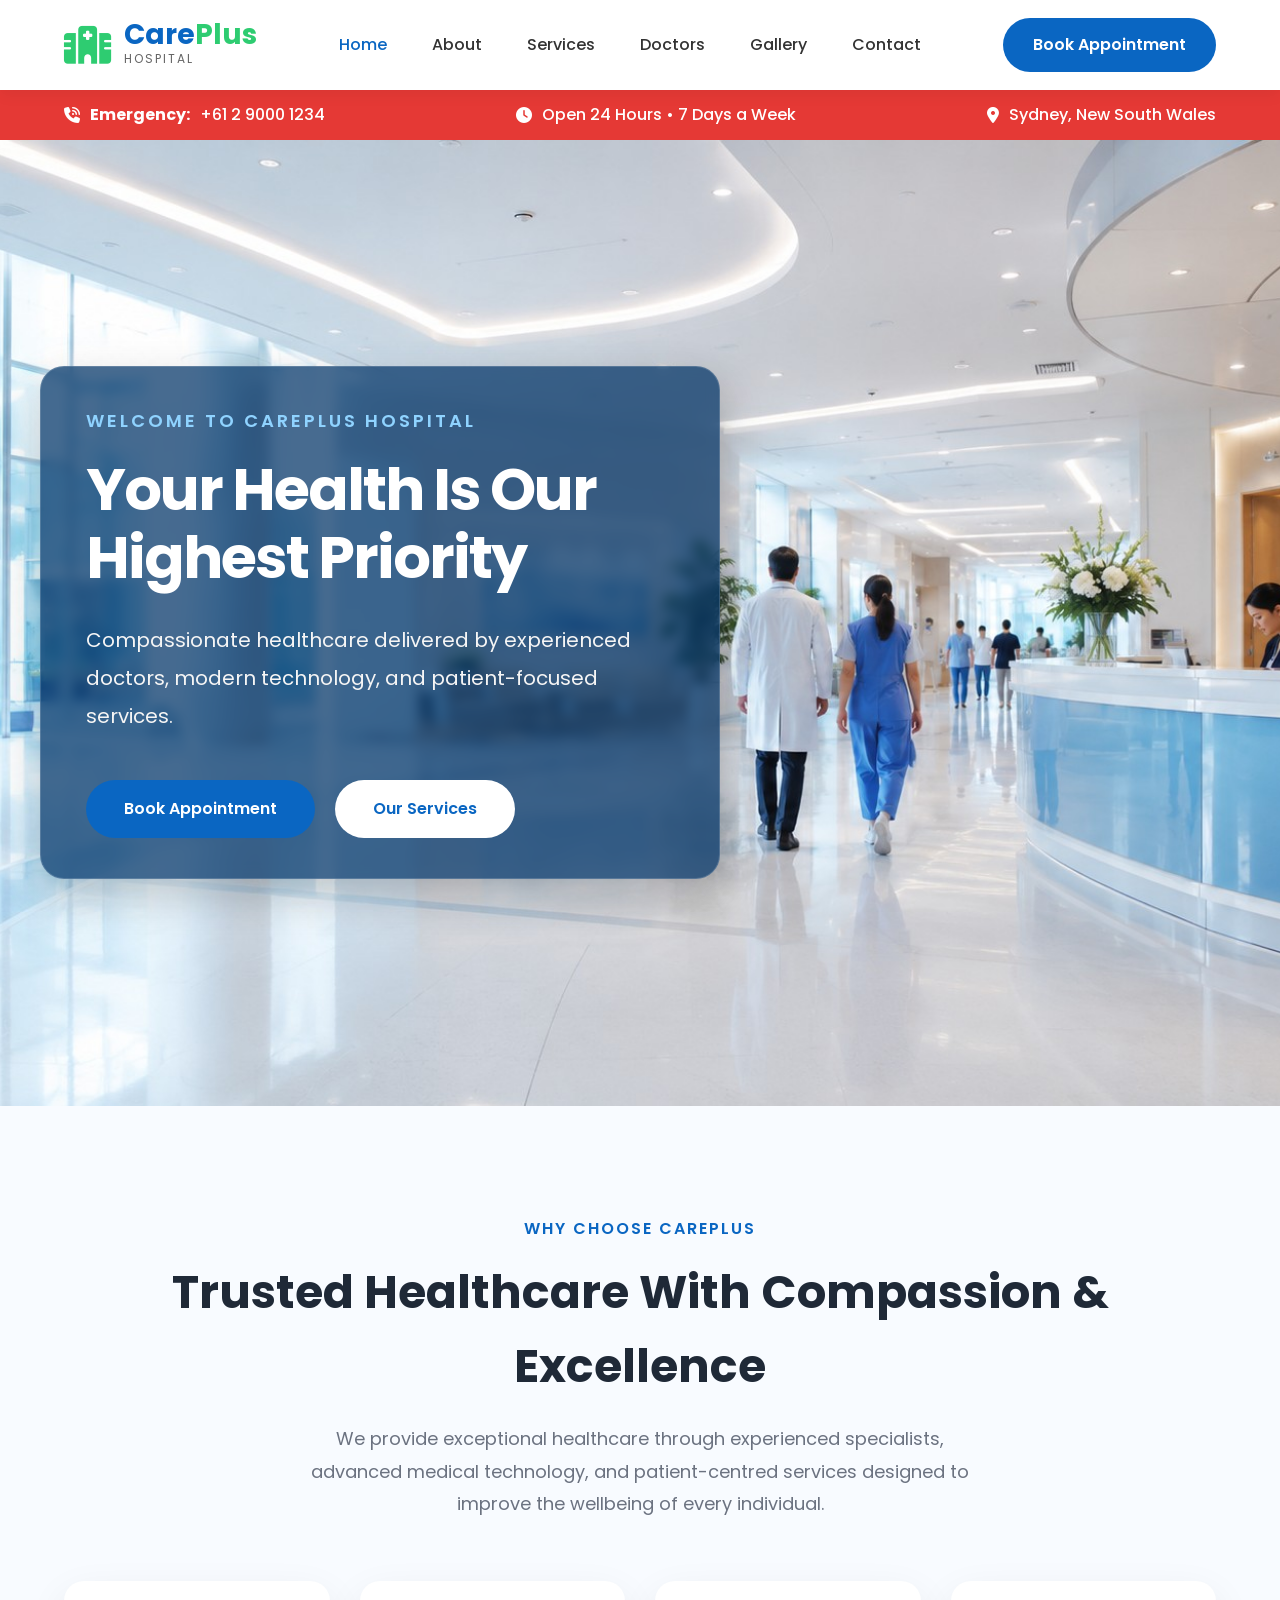
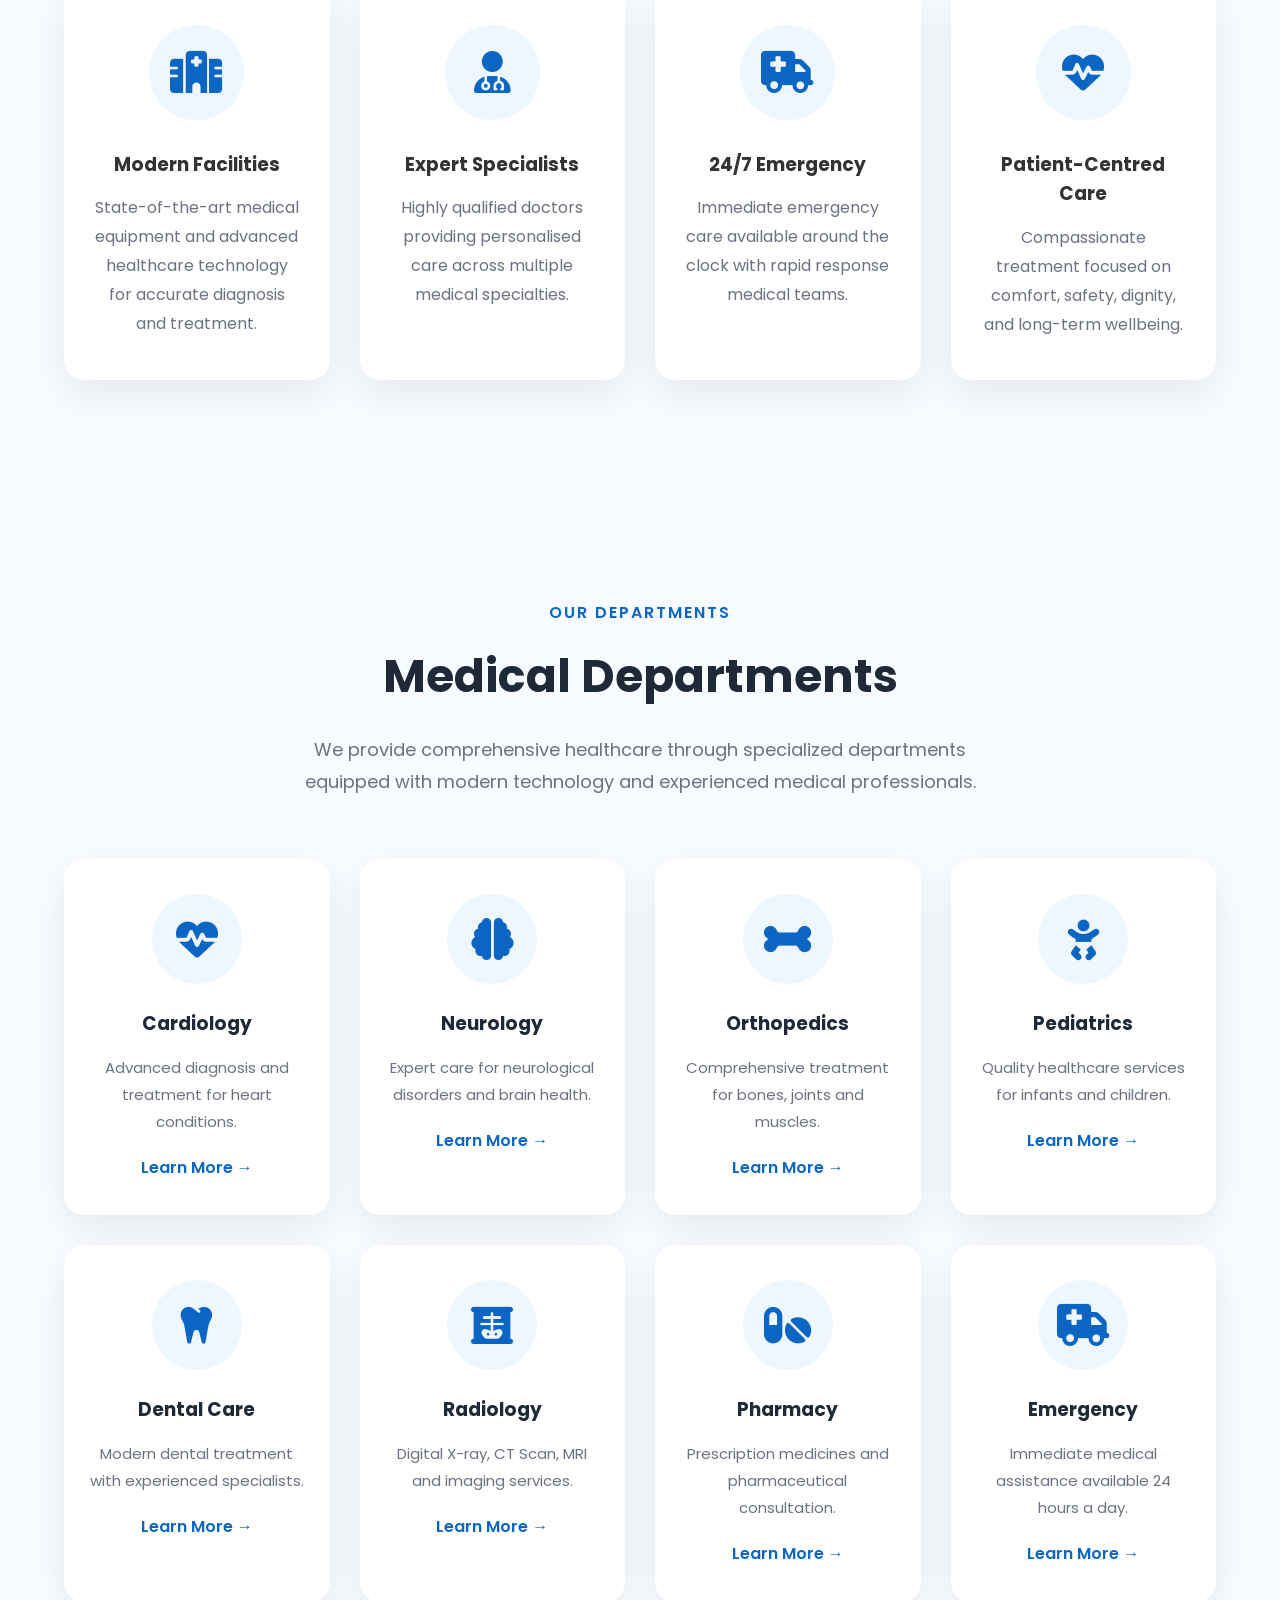
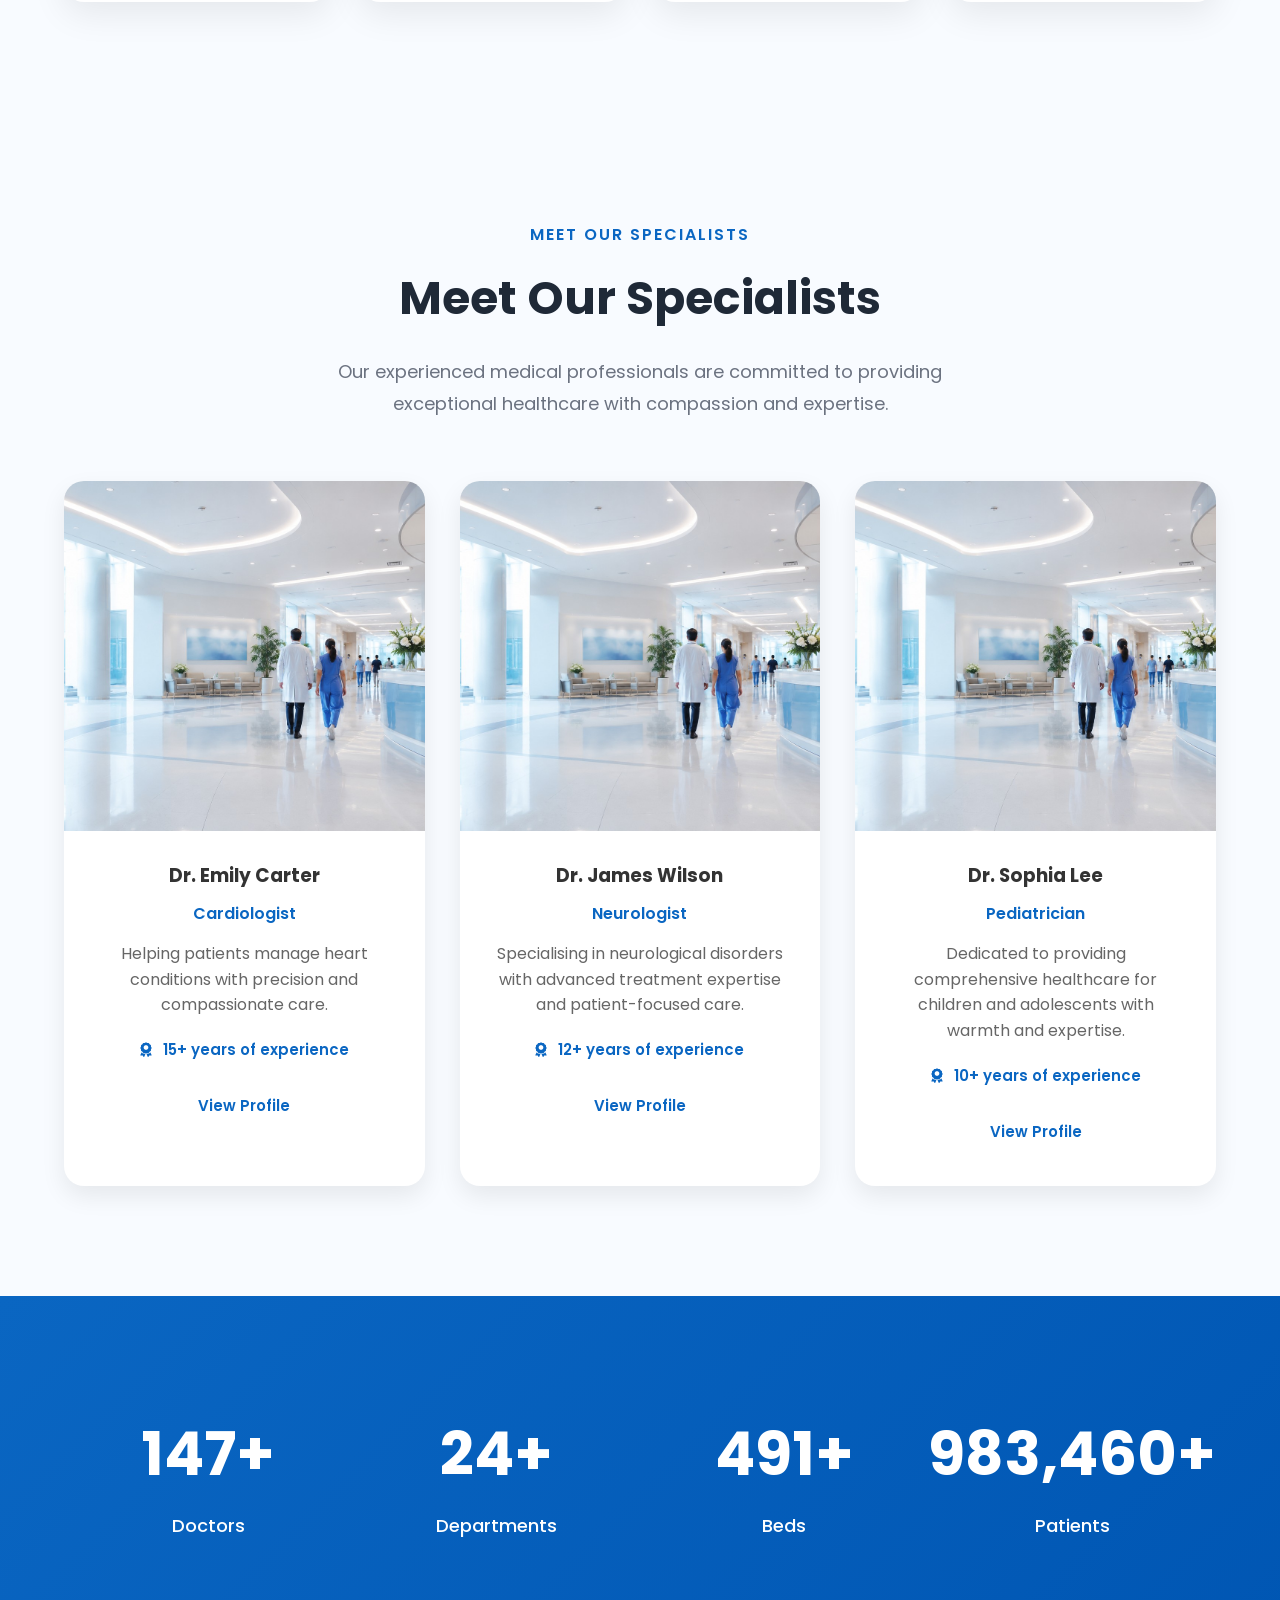
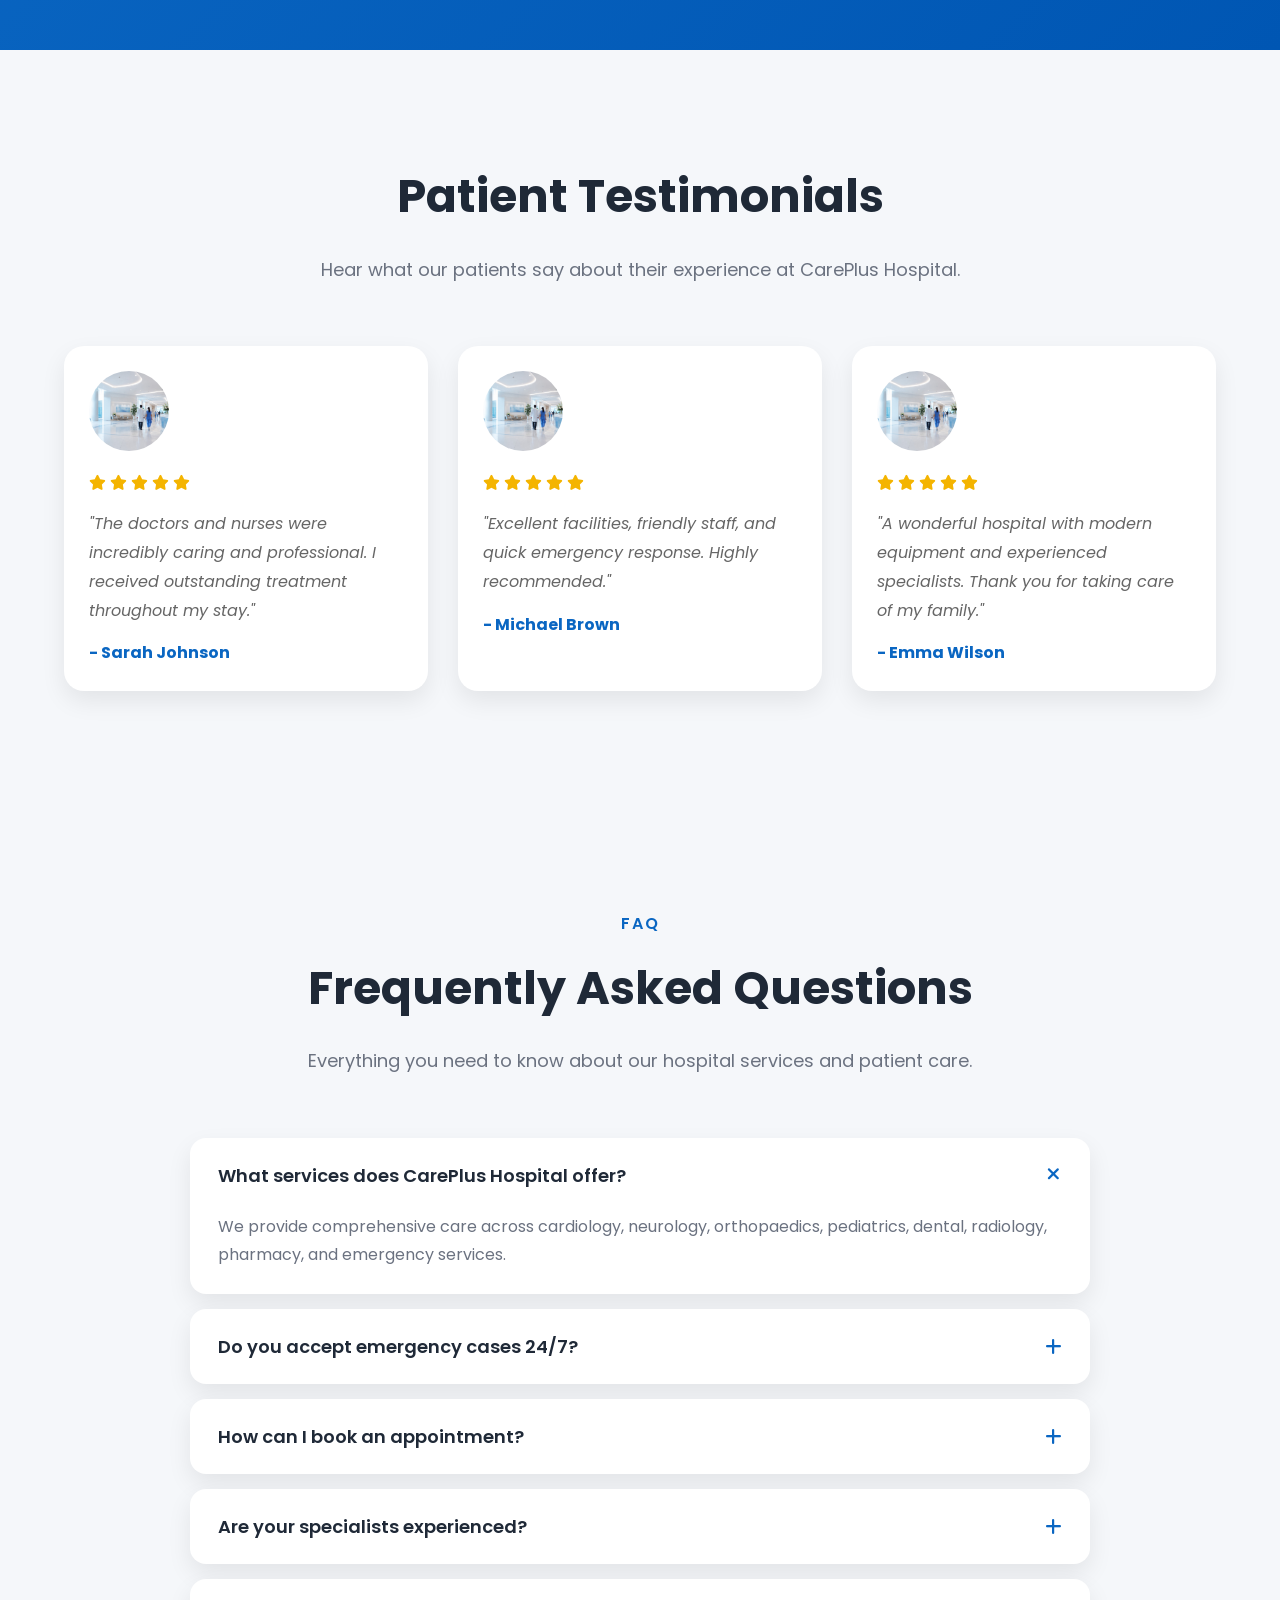
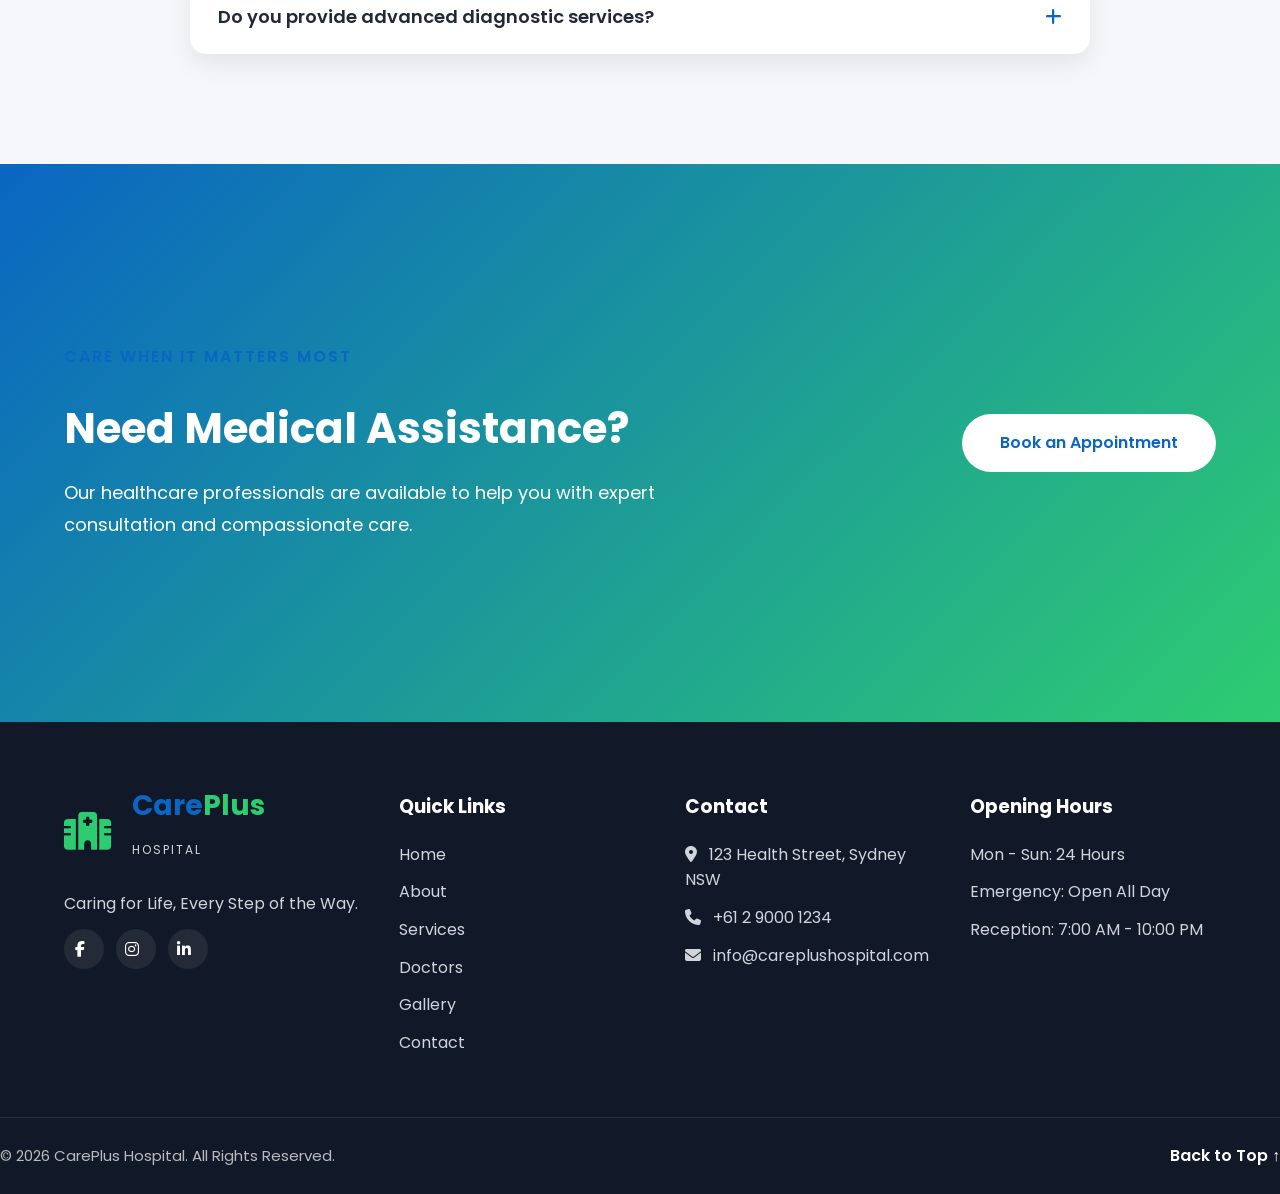
==== index.html @ 8e485489 "Initial CarePlus Hospital website" ====
<!DOCTYPE html>
<html lang="en">

<head>
    <meta charset="UTF-8">
    <meta name="viewport" content="width=device-width, initial-scale=1.0">

    <title>CarePlus Hospital | Home</title>

    <meta name="description"
        content="CarePlus Hospital provides quality healthcare with experienced doctors, modern facilities, and compassionate patient care.">

    <link rel="stylesheet" href="css/style.css">
    <link rel="stylesheet" href="css/responsive.css">

    <link rel="preconnect" href="https://fonts.googleapis.com">
    <link rel="preconnect" href="https://fonts.gstatic.com" crossorigin>

    <link href="https://fonts.googleapis.com/css2?family=Poppins:wght@300;400;500;600;700;800&display=swap"
        rel="stylesheet">

    <!-- Font Awesome Icons -->
    <link rel="stylesheet" href="https://cdnjs.cloudflare.com/ajax/libs/font-awesome/6.6.0/css/all.min.css">

</head>

<body>
    <a class="skip-link" href="#main-content">Skip to main content</a>

    <!-- ================= HEADER ================= -->

    <header class="header">

        <div class="container">

            <nav class="navbar">

                <a href="index.html" class="logo">
                    <i class="fas fa-hospital"></i>
                    <div class="logo-text">
                        <h2>Care<span>Plus</span></h2>
                        <p>Hospital</p>
                    </div>
                </a>

                <ul class="nav-menu" id="site-menu" aria-label="Primary navigation">

                    <li><a href="index.html" class="active">Home</a></li>
                    <li><a href="about.html">About</a></li>
                    <li><a href="services.html">Services</a></li>
                    <li><a href="doctors.html">Doctors</a></li>
                    <li><a href="gallery.html">Gallery</a></li>
                    <li><a href="contact.html">Contact</a></li>

                </ul>

                <button type="button" class="menu-toggle" id="menu-toggle" aria-expanded="false" aria-controls="site-menu" aria-label="Toggle navigation">
                    ☰
                </button>
                <a href="contact.html" class="appointment-btn">
                    Book Appointment
                </a>

            </nav>

        </div>

    </header>

    <!-- ================= EMERGENCY BAR ================= -->

<section class="emergency-bar">

    <div class="container emergency-content">

        <div>
            <i class="fas fa-phone-volume"></i>
            <strong>Emergency:</strong> +61 2 9000 1234
        </div>

        <div>
            <i class="fas fa-clock"></i>
            Open 24 Hours • 7 Days a Week
        </div>

        <div>
            <i class="fas fa-location-dot"></i>
            Sydney, New South Wales
        </div>

    </div>

</section>

    <main id="main-content">

    <!-- ================= HERO ================= -->

<section class="hero">

    <div class="hero-overlay">

        <div class="container">

            <div class="hero-content">

                <h4>WELCOME TO CAREPLUS HOSPITAL</h4>

                <h1>Your Health Is Our Highest Priority</h1>

                <p>

                    Compassionate healthcare delivered by experienced doctors,
                    modern technology, and patient-focused services.

                </p>

                <div class="hero-buttons">

                    <a href="contact.html" class="btn-primary">
                        Book Appointment
                    </a>

                    <a href="services.html" class="btn-secondary">
                        Our Services
                    </a>

                </div>

            </div>

        </div>

    </div>

</section>

   <!-- ================= WHY CHOOSE US ================= -->

<section class="why-us">

    <div class="container">

        <div class="section-title">

            <span class="section-subtitle">
                WHY CHOOSE CAREPLUS
            </span>

            <h2>
                Trusted Healthcare With Compassion & Excellence
            </h2>

            <p>

                We provide exceptional healthcare through experienced specialists,
                advanced medical technology, and patient-centred services designed
                to improve the wellbeing of every individual.

            </p>

        </div>

        <div class="features">

            <div class="feature-card">

                <div class="icon">

                    <i class="fas fa-hospital"></i>

                </div>

                <h3>Modern Facilities</h3>

                <p>

                    State-of-the-art medical equipment and advanced healthcare
                    technology for accurate diagnosis and treatment.

                </p>

            </div>

            <div class="feature-card">

                <div class="icon">

                    <i class="fas fa-user-doctor"></i>

                </div>

                <h3>Expert Specialists</h3>

                <p>

                    Highly qualified doctors providing personalised care across
                    multiple medical specialties.

                </p>

            </div>

            <div class="feature-card">

                <div class="icon">

                    <i class="fas fa-truck-medical"></i>

                </div>

                <h3>24/7 Emergency</h3>

                <p>

                    Immediate emergency care available around the clock with rapid
                    response medical teams.

                </p>

            </div>

            <div class="feature-card">

                <div class="icon">

                    <i class="fas fa-heart-pulse"></i>

                </div>

                <h3>Patient-Centred Care</h3>

                <p>

                    Compassionate treatment focused on comfort, safety, dignity,
                    and long-term wellbeing.

                </p>

            </div>

        </div>

    </div>

</section>

<!-- ================= MEDICAL DEPARTMENTS ================= -->

<section class="departments">

    <div class="container">

        <div class="section-title">

            <span class="section-subtitle">OUR DEPARTMENTS</span>

            <h2>Medical Departments</h2>

            <p>
                We provide comprehensive healthcare through specialized departments
                equipped with modern technology and experienced medical professionals.
            </p>

        </div>

        <div class="department-grid">

            <div class="department-card">
                <i class="fas fa-heartbeat"></i>
                <h3>Cardiology</h3>
                <p>Advanced diagnosis and treatment for heart conditions.</p>
                <a href="services.html">Learn More →</a>
            </div>

            <div class="department-card">
                <i class="fas fa-brain"></i>
                <h3>Neurology</h3>
                <p>Expert care for neurological disorders and brain health.</p>
                <a href="services.html">Learn More →</a>
            </div>

            <div class="department-card">
                <i class="fas fa-bone"></i>
                <h3>Orthopedics</h3>
                <p>Comprehensive treatment for bones, joints and muscles.</p>
                <a href="services.html">Learn More →</a>
            </div>

            <div class="department-card">
                <i class="fas fa-baby"></i>
                <h3>Pediatrics</h3>
                <p>Quality healthcare services for infants and children.</p>
                <a href="services.html">Learn More →</a>
            </div>

            <div class="department-card">
                <i class="fas fa-tooth"></i>
                <h3>Dental Care</h3>
                <p>Modern dental treatment with experienced specialists.</p>
                <a href="services.html">Learn More →</a>
            </div>

            <div class="department-card">
                <i class="fas fa-x-ray"></i>
                <h3>Radiology</h3>
                <p>Digital X-ray, CT Scan, MRI and imaging services.</p>
                <a href="services.html">Learn More →</a>
            </div>

            <div class="department-card">
                <i class="fas fa-pills"></i>
                <h3>Pharmacy</h3>
                <p>Prescription medicines and pharmaceutical consultation.</p>
                <a href="services.html">Learn More →</a>
            </div>

            <div class="department-card">
                <i class="fas fa-truck-medical"></i>
                <h3>Emergency</h3>
                <p>Immediate medical assistance available 24 hours a day.</p>
                <a href="services.html">Learn More →</a>
            </div>

        </div>

    </div>

</section>

    <!-- ================= MEET OUR SPECIALISTS ================= -->

    <section class="doctors">

        <div class="container">

            <div class="section-title">

                <span class="section-subtitle">MEET OUR SPECIALISTS</span>

                <h2>Meet Our Specialists</h2>

                <p>

                    Our experienced medical professionals are committed to providing
                    exceptional healthcare with compassion and expertise.

                </p>

            </div>

            <div class="doctor-grid">

                <div class="doctor-card">

                    <img src="images/hero/hospital-banner.jpg" alt="Dr Emily Carter" loading="lazy">

                    <div class="doctor-info">

                        <h3>Dr. Emily Carter</h3>

                        <span>Cardiologist</span>

                        <p>

                            Helping patients manage heart conditions with precision and
                            compassionate care.

                        </p>

                        <p class="experience">
                            <i class="fas fa-award"></i> 15+ years of experience
                        </p>

                        <a href="doctors.html" class="btn-secondary">View Profile</a>

                    </div>

                </div>

                <div class="doctor-card">

                    <img src="images/hero/hospital-banner.jpg" alt="Dr James Wilson" loading="lazy">

                    <div class="doctor-info">

                        <h3>Dr. James Wilson</h3>

                        <span>Neurologist</span>

                        <p>

                            Specialising in neurological disorders with advanced treatment
                            expertise and patient-focused care.

                        </p>

                        <p class="experience">
                            <i class="fas fa-award"></i> 12+ years of experience
                        </p>

                        <a href="doctors.html" class="btn-secondary">View Profile</a>

                    </div>

                </div>

                <div class="doctor-card">

                    <img src="images/hero/hospital-banner.jpg" alt="Dr Sophia Lee" loading="lazy">

                    <div class="doctor-info">

                        <h3>Dr. Sophia Lee</h3>

                        <span>Pediatrician</span>

                        <p>

                            Dedicated to providing comprehensive healthcare for children
                            and adolescents with warmth and expertise.

                        </p>

                        <p class="experience">
                            <i class="fas fa-award"></i> 10+ years of experience
                        </p>

                        <a href="doctors.html" class="btn-secondary">View Profile</a>

                    </div>

                </div>

            </div>

        </div>

    </section>

    <!-- ================= STATISTICS ================= -->

    <section class="statistics" id="statistics-section">

        <div class="container">

            <div class="stats-grid">

                <div class="stat-item">

                    <h2 class="stat-number" data-target="150">0</h2>

                    <p>Doctors</p>

                </div>

                <div class="stat-item">

                    <h2 class="stat-number" data-target="25">0</h2>

                    <p>Departments</p>

                </div>

                <div class="stat-item">

                    <h2 class="stat-number" data-target="500">0</h2>

                    <p>Beds</p>

                </div>

                <div class="stat-item">

                    <h2 class="stat-number" data-target="1000000">0</h2>

                    <p>Patients</p>

                </div>

            </div>

        </div>

    </section>

    <!-- ================= TESTIMONIALS ================= -->

    <section class="testimonials">

        <div class="container">

            <div class="section-title">

                <h2>Patient Testimonials</h2>

                <p>

                    Hear what our patients say about their experience at CarePlus Hospital.

                </p>

            </div>

            <div class="testimonial-grid">

                <div class="testimonial-card">

                    <img src="images/hero/hospital-banner.jpg" alt="Patient testimonial illustration" loading="lazy">

                    <div class="testimonial-content">

                        <div class="stars" aria-label="5 out of 5 stars">
                            <i class="fas fa-star"></i>
                            <i class="fas fa-star"></i>
                            <i class="fas fa-star"></i>
                            <i class="fas fa-star"></i>
                            <i class="fas fa-star"></i>
                        </div>

                        <p>

                            "The doctors and nurses were incredibly caring and professional.
                            I received outstanding treatment throughout my stay."

                        </p>

                        <h4>- Sarah Johnson</h4>

                    </div>

                </div>

                <div class="testimonial-card">

                    <img src="images/hero/hospital-banner.jpg" alt="Patient testimonial illustration" loading="lazy">

                    <div class="testimonial-content">

                        <div class="stars" aria-label="5 out of 5 stars">
                            <i class="fas fa-star"></i>
                            <i class="fas fa-star"></i>
                            <i class="fas fa-star"></i>
                            <i class="fas fa-star"></i>
                            <i class="fas fa-star"></i>
                        </div>

                        <p>

                            "Excellent facilities, friendly staff, and quick emergency
                            response. Highly recommended."

                        </p>

                        <h4>- Michael Brown</h4>

                    </div>

                </div>

                <div class="testimonial-card">

                    <img src="images/hero/hospital-banner.jpg" alt="Patient testimonial illustration" loading="lazy">

                    <div class="testimonial-content">

                        <div class="stars" aria-label="5 out of 5 stars">
                            <i class="fas fa-star"></i>
                            <i class="fas fa-star"></i>
                            <i class="fas fa-star"></i>
                            <i class="fas fa-star"></i>
                            <i class="fas fa-star"></i>
                        </div>

                        <p>

                            "A wonderful hospital with modern equipment and experienced
                            specialists. Thank you for taking care of my family."

                        </p>

                        <h4>- Emma Wilson</h4>

                    </div>

                </div>

            </div>

        </div>

    </section>

    <!-- ================= FAQ ================= -->

    <section class="faq-section">

        <div class="container">

            <div class="section-title">

                <span class="section-subtitle">FAQ</span>

                <h2>Frequently Asked Questions</h2>

                <p>

                    Everything you need to know about our hospital services and patient care.

                </p>

            </div>

            <div class="faq-list">

                <article class="faq-item active">

                    <button class="faq-question" type="button" aria-expanded="true">
                        What services does CarePlus Hospital offer?
                        <i class="fas fa-plus"></i>
                    </button>

                    <div class="faq-answer">
                        <p>
                            We provide comprehensive care across cardiology, neurology,
                            orthopaedics, pediatrics, dental, radiology, pharmacy,
                            and emergency services.
                        </p>
                    </div>

                </article>

                <article class="faq-item">

                    <button class="faq-question" type="button" aria-expanded="false">
                        Do you accept emergency cases 24/7?
                        <i class="fas fa-plus"></i>
                    </button>

                    <div class="faq-answer">
                        <p>
                            Yes, our emergency department is available 24 hours a day,
                            seven days a week for urgent medical care.
                        </p>
                    </div>

                </article>

                <article class="faq-item">

                    <button class="faq-question" type="button" aria-expanded="false">
                        How can I book an appointment?
                        <i class="fas fa-plus"></i>
                    </button>

                    <div class="faq-answer">
                        <p>
                            You can book an appointment through our contact page or by
                            calling our emergency and reception line directly.
                        </p>
                    </div>

                </article>

                <article class="faq-item">

                    <button class="faq-question" type="button" aria-expanded="false">
                        Are your specialists experienced?
                        <i class="fas fa-plus"></i>
                    </button>

                    <div class="faq-answer">
                        <p>
                            Yes. Our specialists are highly qualified professionals with
                            years of experience in their medical fields.
                        </p>
                    </div>

                </article>

                <article class="faq-item">

                    <button class="faq-question" type="button" aria-expanded="false">
                        Do you provide advanced diagnostic services?
                        <i class="fas fa-plus"></i>
                    </button>

                    <div class="faq-answer">
                        <p>
                            Yes, we offer digital imaging, scans, diagnostics, and modern
                            treatment technology to support accurate care.
                        </p>
                    </div>

                </article>

            </div>

        </div>

    </section>

    <!-- ================= CALL TO ACTION ================= -->

    <section class="cta">

        <div class="container cta-content">

            <div>

                <span class="section-subtitle">CARE WHEN IT MATTERS MOST</span>

                <h2>Need Medical Assistance?</h2>

                <p>

                    Our healthcare professionals are available to help you with expert
                    consultation and compassionate care.

                </p>

            </div>

            <a href="contact.html" class="btn-primary">

                Book an Appointment

            </a>

        </div>

    </section>

    <!-- ================= FOOTER ================= -->

    <footer>

        <div class="container footer-grid">

            <div class="footer-brand">

                <a href="index.html" class="logo footer-logo">
                    <i class="fas fa-hospital"></i>
                    <div class="logo-text">
                        <h2>Care<span>Plus</span></h2>
                        <p>Hospital</p>
                    </div>
                </a>

                <p>

                    Caring for Life, Every Step of the Way.

                </p>

                <div class="social-links">
                    <a href="#" aria-label="Facebook"><i class="fab fa-facebook-f"></i></a>
                    <a href="#" aria-label="Instagram"><i class="fab fa-instagram"></i></a>
                    <a href="#" aria-label="LinkedIn"><i class="fab fa-linkedin-in"></i></a>
                </div>

            </div>

            <div>

                <h3>Quick Links</h3>

                <ul>

                    <li><a href="index.html">Home</a></li>
                    <li><a href="about.html">About</a></li>
                    <li><a href="services.html">Services</a></li>
                    <li><a href="doctors.html">Doctors</a></li>
                    <li><a href="gallery.html">Gallery</a></li>
                    <li><a href="contact.html">Contact</a></li>

                </ul>

            </div>

            <div>

                <h3>Contact</h3>

                <p><i class="fas fa-location-dot"></i> 123 Health Street, Sydney NSW</p>

                <p><i class="fas fa-phone"></i> +61 2 9000 1234</p>

                <p><i class="fas fa-envelope"></i> info@careplushospital.com</p>

            </div>

            <div>

                <h3>Opening Hours</h3>

                <p>Mon - Sun: 24 Hours</p>
                <p>Emergency: Open All Day</p>
                <p>Reception: 7:00 AM - 10:00 PM</p>

            </div>

        </div>

        <div class="copyright">

            <p>

                © 2026 CarePlus Hospital. All Rights Reserved.

            </p>

            <a href="#top" class="back-to-top">Back to Top ↑</a>

        </div>

    </footer>

    <button id="scrollTopBtn" aria-label="Back to top">

        ↑

    </button>
    <script src="js/script.js"></script>

</body>

</html>
---- css/style.css ----
/* ===========================
   GOOGLE FONT & RESET
=========================== */

*{
    margin:0;
    padding:0;
    box-sizing:border-box;
}

html{
    scroll-behavior:smooth;
}

body{
    font-family:'Poppins',sans-serif;
    background:#f8fbff;
    color:#333;
    line-height:1.6;
}

img{
    width:100%;
    display:block;
}

a{
    text-decoration:none;
}

a:hover,
a:focus-visible,
button:focus-visible,
input:focus-visible,
textarea:focus-visible{
    outline:none;
}

a:focus-visible,
button:focus-visible,
input:focus-visible,
textarea:focus-visible{
    box-shadow:0 0 0 3px rgba(10,102,194,.2);
}

ul{
    list-style:none;
}

.skip-link{
    position:absolute;
    left:-9999px;
    top:0;
    background:var(--primary);
    color:#fff;
    padding:12px 18px;
    z-index:1000;
    border-radius:0 0 8px 8px;
}

.skip-link:focus{
    left:20px;
    top:20px;
    outline:2px solid #fff;
    outline-offset:3px;
}

.container{
    width:90%;
    max-width:1200px;
    margin:auto;
}

/* ===========================
   COLORS
=========================== */

:root{

    --primary:#0A66C2;
    --secondary:#2ECC71;

    --dark:#1f2937;

    --light:#ffffff;

    --grey:#f5f7fa;

    --text:#555;

    --shadow:0 10px 25px rgba(0,0,0,.08);

}

/* ===========================
   HEADER
=========================== */

.header{

    width:100%;

    background:white;

    position:sticky;

    top:0;

    z-index:999;

    box-shadow:0 5px 15px rgba(0,0,0,.05);

}

.navbar{

    display:flex;

    justify-content:space-between;

    align-items:center;

    height:90px;

}

/* ===========================
   LOGO
=========================== */

.logo{
    display:flex;
    align-items:center;
    gap:12px;
    color:var(--primary);
}

.logo i{
    font-size:38px;
    color:var(--secondary);
}

.logo-text h2{
    font-size:28px;
    font-weight:700;
    color:var(--primary);
    line-height:1;
}

.logo-text h2 span{
    color:var(--secondary);
}

.logo-text p{
    font-size:12px;
    color:#666;
    letter-spacing:2px;
    text-transform:uppercase;
}

.nav-menu{

    display:flex;

    gap:45px;

}

.nav-menu a{

    color:#333;

    font-weight:500;

    transition:.3s;

}

.nav-menu a:hover{

    color:var(--primary);

}

.active{

    color:var(--primary)!important;

}

.appointment-btn{

    background:var(--primary);

    color:white;

    padding:14px 30px;

    border-radius:30px;

    transition:.3s;

    font-weight:600;

}

.appointment-btn:hover{

    background:#084f95;

}


/* ===========================
   HERO
=========================== */

.hero{

    width:100%;

    background:url("../images/hero/hospital-banner.jpg") center center/cover no-repeat;

    min-height:calc(100dvh - 90px - 64px);

    display:flex;

    position:relative;

}

.internal-hero{
    min-height:52vh;
    display:flex;
    align-items:center;
    position:relative;
    background:
        linear-gradient(90deg, rgba(2, 17, 38, 0.86) 0%, rgba(2, 17, 38, 0.7) 45%, rgba(2, 17, 38, 0.28) 100%),
        url("../images/hero/hospital-banner.jpg") center/cover no-repeat;
}

.internal-hero::after{
    content:"";
    position:absolute;
    inset:0;
    background:linear-gradient(180deg, rgba(2, 17, 38, 0.12) 0%, rgba(2, 17, 38, 0.25) 100%);
    pointer-events:none;
}

.internal-hero .container{
    position:relative;
    z-index:1;
    min-height:52vh;
    display:flex;
    align-items:center;
    padding:90px 0;
}

.internal-hero__content{
    max-width:680px;
    padding:40px 42px;
    background:rgba(2, 17, 38, 0.58);
    border:1px solid rgba(255,255,255,0.18);
    border-radius:24px;
    box-shadow:0 18px 45px rgba(0,0,0,.2);
    backdrop-filter:blur(8px);
    -webkit-backdrop-filter:blur(8px);
}

.internal-hero__eyebrow{
    display:inline-block;
    color:#8fd3ff;
    font-size:15px;
    font-weight:700;
    letter-spacing:3px;
    text-transform:uppercase;
    margin-bottom:16px;
}

.internal-hero h1{
    color:#fff;
    font-size:clamp(2.2rem, 3.6vw, 3.2rem);
    font-weight:700;
    line-height:1.2;
    letter-spacing:-1px;
    margin-bottom:16px;
    max-width:760px;
}

.internal-hero p{
    color:#f3f7ff;
    font-size:1.05rem;
    line-height:1.8;
    max-width:720px;
    margin-bottom:0;
}

.internal-breadcrumb{
    display:flex;
    align-items:center;
    flex-wrap:wrap;
    gap:10px;
    margin-top:22px;
    font-size:0.95rem;
    color:#dfefff;
}

.internal-breadcrumb a{
    color:#fff;
    font-weight:600;
}

.internal-breadcrumb a:hover{
    color:#8fd3ff;
}

.internal-breadcrumb span:last-child{
    color:#eff8ff;
    font-weight:600;
}

.hero-overlay{

    width:100%;
    min-height:100%;

    display:flex;

    align-items:center;

}

.hero .container{

    display:flex;
    flex-direction:column;
    justify-content:center;
    align-items:flex-start;

    width:100%;
    min-height:calc(100dvh - 90px - 64px);
    padding:80px 0;

}

.hero-content{
    max-width:680px;
    padding:40px 45px;
    background:rgba(0, 51, 102, 0.72);
    border:1px solid rgba(255,255,255,0.16);
    border-radius:24px;
    box-shadow:0 18px 45px rgba(0,0,0,.2);
    backdrop-filter:blur(6px);
    -webkit-backdrop-filter:blur(6px);
}

.hero h4{

    color:#8fd3ff;

    font-size:18px;

    font-weight:600;

    letter-spacing:3px;

    text-transform:uppercase;

    margin-bottom:20px;

}

.hero h1{

    color:#fff;

    font-size:clamp(2.5rem, 4.6vw, 4.5rem);

    font-weight:700;

    line-height:1.15;

    letter-spacing:-2px;

    max-width:720px;

    margin-bottom:30px;

}

.hero p{

    color:#f5f5f5;

    font-size:clamp(1rem, 2vw, 1.25rem);

    line-height:1.9;

    max-width:620px;

    margin-bottom:45px;

}

.hero-buttons{

    display:flex;
    flex-wrap:wrap;
    gap:20px;

}

.btn-primary{

    background:#0A66C2;

    color:#fff;

    padding:16px 38px;

    border-radius:50px;

    font-weight:600;

    transition:.35s;

}

.btn-primary:hover{

    background:#084f95;

    transform:translateY(-5px);

}

.btn-secondary{

    background:#fff;

    color:#0A66C2;

    padding:16px 38px;

    border-radius:50px;

    font-weight:600;

    transition:.35s;

}

.btn-secondary:hover{

    background:#0A66C2;

    color:#fff;

    transform:translateY(-5px);

}




.section-title{

    text-align:center;

    margin-bottom:60px;

}



.section-title h2{

    font-size:46px;

    font-weight:700;

    color:var(--dark);

    margin-bottom:20px;

}

.section-title p{

    color:#6b7280;

    max-width:700px;

    margin:auto;

    line-height:1.8;

    font-size:18px;

}

/* ===========================
   SECTION SUBTITLE
=========================== */

.section-subtitle{

    display:inline-block;

    color:var(--primary);

    font-size:16px;

    font-weight:600;

    letter-spacing:2px;

    text-transform:uppercase;

    margin-bottom:15px;

}

.internal-hero + section,
.page-hero + section{
    padding-top:70px;
}

.about-grid,
.contact-grid{
    display:grid;
    grid-template-columns:1.1fr .9fr;
    gap:40px;
    align-items:center;
}

.about-grid img,
.contact-map iframe{
    border-radius:20px;
    box-shadow:var(--shadow);
    width:100%;
    min-height:300px;
    object-fit:cover;
}

.timeline-grid{
    display:grid;
    grid-template-columns:repeat(2,1fr);
    gap:24px;
}

.timeline-card,
.contact-card{
    background:#fff;
    padding:30px;
    border-radius:20px;
    box-shadow:var(--shadow);
}

.timeline-card h3{
    color:var(--primary);
    margin-bottom:12px;
}

.contact-card h2{
    font-size:32px;
    margin-bottom:20px;
    color:var(--dark);
}

.info-list{
    display:flex;
    flex-direction:column;
    gap:16px;
    margin:24px 0;
}

.info-item{
    display:flex;
    gap:12px;
    align-items:flex-start;
    color:#555;
}

.info-item i{
    color:var(--primary);
    margin-top:4px;
}

.contact-map iframe{
    border:0;
    min-height:260px;
}

.form-group{
    margin-bottom:18px;
}

.form-group label{
    display:block;
    margin-bottom:8px;
    font-weight:600;
    color:var(--dark);
}

.form-group input,
.form-group textarea{
    width:100%;
    border:1px solid #dbe3ea;
    border-radius:14px;
    padding:14px 16px;
    font:inherit;
    color:#333;
    background:#fff;
}

.form-group input:focus,
.form-group textarea:focus{
    outline:none;
    border-color:var(--primary);
    box-shadow:0 0 0 3px rgba(10,102,194,.15);
}

.form-message{
    margin-top:16px;
    font-weight:600;
    min-height:24px;
}

.form-message.success{
    color:#0a8f3d;
}

.form-message.error{
    color:#d93025;
}

.gallery-grid{
    display:grid;
    grid-template-columns:repeat(3,1fr);
    gap:24px;
}

.gallery-card{
    background:#fff;
    border-radius:20px;
    overflow:hidden;
    box-shadow:var(--shadow);
    cursor:pointer;
    transition:.35s;
}

.gallery-card:hover{
    transform:translateY(-8px);
}

.gallery-card img{
    height:240px;
    object-fit:cover;
}

.gallery-card .gallery-caption{
    padding:18px 20px;
}

.gallery-card .gallery-caption h3{
    font-size:18px;
    color:var(--dark);
    margin-bottom:6px;
}

.gallery-card .gallery-caption p{
    color:#6b7280;
    font-size:14px;
}

.lightbox{
    position:fixed;
    inset:0;
    background:rgba(0,0,0,.85);
    display:none;
    align-items:center;
    justify-content:center;
    padding:20px;
    z-index:1100;
}

.lightbox.open{
    display:flex;
}

.lightbox-content{
    position:relative;
    max-width:900px;
    width:100%;
}

.lightbox-content img{
    width:100%;
    max-height:75vh;
    object-fit:contain;
    border-radius:20px;
    background:#fff;
}

.lightbox-close{
    position:absolute;
    top:-12px;
    right:-12px;
    width:44px;
    height:44px;
    border-radius:50%;
    border:none;
    font-size:24px;
    cursor:pointer;
    color:var(--primary);
    background:#fff;
    box-shadow:var(--shadow);
}

.lightbox-caption{
    margin-top:14px;
    color:white;
    text-align:center;
}

body.no-scroll{
    overflow:hidden;
}

.service-list{
    display:grid;
    grid-template-columns:repeat(2,1fr);
    gap:24px;
}

.service-card{
    display:flex;
    flex-direction:column;
    gap:12px;
    background:#fff;
    padding:24px;
    border-radius:20px;
    box-shadow:var(--shadow);
}

.service-card h3{
    color:var(--primary);
}

.features{

    display:grid;

    grid-template-columns:repeat(4,1fr);

    gap:30px;

}

.feature-card{

    background:#fff;

    padding:40px 30px;

    border-radius:20px;

    box-shadow:0 15px 40px rgba(0,0,0,.08);

    text-align:center;

    transition:.35s;

    border-top:4px solid transparent;

}
.feature-card:hover{

    transform:translateY(-12px);

    border-top:5px solid var(--primary);

    box-shadow:0 25px 50px rgba(0,0,0,.12);

}

.icon{

    width:95px;

    height:95px;

    margin:0 auto 30px;

    background:#eef6ff;

    color:var(--primary);

    border-radius:50%;

    display:flex;

    justify-content:center;

    align-items:center;

    font-size:42px;

    transition:.35s;

}

.feature-card:hover .icon{

    background:var(--primary);

    color:#fff;

    transform:scale(1.08);

}

.feature-card h3{

    margin-bottom:15px;

}

.feature-card p{

    color:#6b7280;

    line-height:1.8;

    font-size:16px;

}


/* ===========================
   DOCTORS
=========================== */

.doctor-grid{

    display:grid;

    grid-template-columns:repeat(3,1fr);

    gap:35px;

}

.doctor-card{

    background:white;

    border-radius:20px;

    overflow:hidden;

    box-shadow:var(--shadow);

    transition:.35s;

}

.doctor-card:hover{

    transform:translateY(-10px);

}

.doctor-card img{

    height:350px;

    object-fit:cover;

}

.doctor-info{

    padding:30px;

    text-align:center;

}

.doctor-info h3{

    margin-bottom:10px;

}

.doctor-info span{

    display:block;

    color:var(--primary);

    font-weight:600;

    margin-bottom:15px;

}

.doctor-info p{

    color:#666;

}

.doctor-info .experience{

    margin:20px 0;

    color:var(--primary);

    font-weight:600;

    font-size:15px;

}

.doctor-info .experience i{

    margin-right:8px;

}

.doctor-info .btn-secondary{

    display:inline-block;

    padding:12px 24px;

    font-size:15px;

}

/* ===========================
   STATISTICS
=========================== */

.statistics{

    background:linear-gradient(135deg,var(--primary),#0056b3);

    color:white;

}

.stats-grid{

    display:grid;

    grid-template-columns:repeat(4,1fr);

    text-align:center;

}

.stat-item h2{

    font-size:60px;

    margin-bottom:10px;

}

.stat-item p{

    font-size:18px;

    font-weight:500;

}

.stat-number{

    transition:transform .3s ease;

}

.stat-item:hover .stat-number{

    transform:translateY(-4px);

}

/* ===========================
   TESTIMONIALS
=========================== */

.testimonials{

    background:var(--grey);

}

.testimonial-grid{

    display:grid;

    grid-template-columns:repeat(3,1fr);

    gap:30px;

}

.testimonial-card{

    background:white;

    padding:25px;

    border-radius:20px;

    box-shadow:var(--shadow);

    transition:.35s;

}

.testimonial-card:hover{

    transform:translateY(-10px);

}

.testimonial-card img{

    width:80px;
    height:80px;
    border-radius:50%;
    object-fit:cover;
    margin-bottom:20px;

}

.testimonial-content{

    display:flex;
    flex-direction:column;
    gap:15px;

}

.stars{

    color:#f4b400;
    font-size:15px;

}

.testimonial-card p{

    font-style:italic;

    color:#666;

    margin-bottom:0;

    line-height:1.8;

}

.testimonial-card h4{

    color:var(--primary);

}

/* ===========================
   CTA
=========================== */

.cta{

    background:linear-gradient(135deg,#0A66C2,#2ECC71);

    color:white;

}

.cta-content{

    display:flex;
    justify-content:space-between;
    align-items:center;
    gap:30px;
    padding:70px 0;

}

.cta h2{

    font-size:42px;

    margin:10px 0 15px;

}

.cta p{

    width:80%;

    font-size:18px;

    line-height:1.8;

}

.cta .btn-primary{

    background:white;

    color:var(--primary);

    font-weight:600;

    white-space:nowrap;

}

.cta .btn-primary:hover{

    background:#f1f1f1;

}

/* ===========================
   FAQ
=========================== */

.faq-section{

    background:var(--grey);

}

.faq-list{

    max-width:900px;
    margin:0 auto;
    display:flex;
    flex-direction:column;
    gap:15px;

}

.faq-item{

    background:#fff;
    border-radius:16px;
    box-shadow:var(--shadow);
    overflow:hidden;

}

.faq-question{

    width:100%;
    border:none;
    background:none;
    padding:24px 28px;
    display:flex;
    justify-content:space-between;
    align-items:center;
    text-align:left;
    font-family:'Poppins',sans-serif;
    font-size:18px;
    font-weight:600;
    color:var(--dark);
    cursor:pointer;

}

.faq-question i{

    color:var(--primary);
    transition:transform .3s ease;

}

.faq-item.active .faq-question i{

    transform:rotate(45deg);

}

.faq-answer{

    max-height:0;
    overflow:hidden;
    transition:max-height .35s ease;

}

.faq-answer p{

    padding:0 28px 0;
    color:#6b7280;
    line-height:1.8;

}

.faq-item.active .faq-answer{

    max-height:220px;
    padding-bottom:24px;

}

/* ===========================
   FOOTER
=========================== */

footer{

    background:#111827;

    color:white;

    padding:70px 0 0;

}

.footer-grid{

    display:grid;

    grid-template-columns:1.2fr 1fr 1fr 1fr;

    gap:40px;

}

.footer-brand p{

    margin:20px 0 25px;

}

.footer-grid h3{

    margin-bottom:20px;

    color:white;

}

.footer-grid p,
.footer-grid li,
.footer-grid a{

    color:#d1d5db;

}

.footer-grid p{

    margin-bottom:12px;

}

.footer-grid ul li{

    margin-bottom:12px;

}

.footer-grid ul li a{

    transition:.3s;

}

.footer-grid ul li a:hover{

    color:white;

    padding-left:8px;

}

.footer-grid i{

    margin-right:8px;

}

.social-links{

    display:flex;
    gap:12px;

}

.social-links a{

    width:40px;
    height:40px;
    border-radius:50%;
    background:rgba(255,255,255,.08);
    display:flex;
    align-items:center;
    justify-content:center;
    color:white;
    transition:.3s;

}

.social-links a:hover{

    background:var(--primary);

}

.copyright{

    display:flex;
    justify-content:space-between;
    align-items:center;
    gap:20px;
    padding:25px 0;
    margin-top:50px;
    border-top:1px solid rgba(255,255,255,.1);

}

.copyright p{

    color:#bbb;

    font-size:15px;

}

.back-to-top{

    color:white;
    font-weight:600;

}

/* ===========================
   EFFECTS
=========================== */

.feature-card,
.doctor-card,
.department-card{

    transition:all .35s ease;

}

.btn-primary,
.btn-secondary,
.appointment-btn{

    transition:all .35s ease;

}

section{

    padding:110px 0;

    overflow:hidden;

}

/* ===========================
   MOBILE MENU
=========================== */

.menu-toggle{

    display:none;

    font-size:34px;

    cursor:pointer;

    color:var(--primary);

}

/* ===========================
   SCROLL TO TOP
=========================== */

#scrollTopBtn{

    position:fixed;

    bottom:25px;

    right:25px;

    width:50px;

    height:50px;

    border:none;

    border-radius:50%;

    background:var(--primary);

    color:white;

    font-size:22px;

    cursor:pointer;

    display:none;

    box-shadow:var(--shadow);

    z-index:999;

    transition:.3s;

}

#scrollTopBtn:hover{

    transform:translateY(-6px);

}

/* ===========================
   EMERGENCY BAR
=========================== */

.emergency-bar{

    background:#e53935;

    color:#fff;

    padding:12px 0;

}

.emergency-content{

    display:flex;

    justify-content:space-between;

    align-items:center;

    flex-wrap:wrap;

    gap:20px;

}

.emergency-content div{

    display:flex;

    align-items:center;

    gap:10px;

    font-weight:500;

}

.emergency-content i{

    color:#fff;

}


/* ===========================
   DEPARTMENTS
=========================== */

.departments{

    background:#f8fbff;

}

.department-grid{

    display:grid;

    grid-template-columns:repeat(4,1fr);

    gap:30px;

    margin-top:60px;

}

.department-card{

    background:#fff;

    padding:35px 25px;

    border-radius:20px;

    text-align:center;

    box-shadow:0 12px 35px rgba(0,0,0,.08);

    transition:.35s;

}

.department-card:hover{

    transform:translateY(-10px);

    box-shadow:0 20px 45px rgba(0,0,0,.12);

}

.department-card i{

    width:90px;
    height:90px;

    display:flex;
    justify-content:center;
    align-items:center;

    margin:0 auto 25px;

    border-radius:50%;

    background:#eef6ff;

    color:var(--primary);

    font-size:42px;

    transition:.35s;

}

.department-card:hover i{

    background:var(--primary);

    color:#fff;

    transform:rotate(8deg);

}

.department-card h3{

    margin-bottom:15px;

    color:#1f2937;

}

.department-card p{

    color:#6b7280;

    font-size:15px;

    line-height:1.8;

    margin-bottom:20px;

}

.department-card a{

    color:var(--primary);

    font-weight:600;

    transition:.3s;

}

.department-card:hover a{

    letter-spacing:.5px;

}
---- css/responsive.css ----
/* ==========================================
   TABLETS (1024px and below)
========================================== */

@media(max-width:1024px){

    
    .features{

        grid-template-columns:repeat(2,1fr);

    }


    .doctor-grid{

        grid-template-columns:repeat(2,1fr);

    }

    .testimonial-grid{

        grid-template-columns:repeat(2,1fr);

    }

    .stats-grid{

        grid-template-columns:repeat(2,1fr);

        gap:40px;

    }

    .footer-grid{

        grid-template-columns:1fr;

        text-align:center;

    }

    .cta p{

        width:90%;

    }

    .cta-content{

        flex-direction:column;
        align-items:flex-start;

    }

    .section-title p{

        width:90%;

    }



.department-grid{

    grid-template-columns:repeat(2,1fr);

}

}

/* ==========================================
   MOBILE (768px and below)
========================================== */

@media(max-width:768px){

    .navbar{

        flex-direction:column;

        height:auto;

        padding:20px 0;

        gap:20px;

    }

    .menu-toggle{

    display:block;

}

.nav-menu{

    display:none;

    flex-direction:column;

    width:100%;

    background:white;

    padding:25px;

    text-align:center;

    border-radius:15px;

}

.nav-menu.show{

    display:flex;

}

    .appointment-btn{

        display:none;

    }

    .hero{

    background-position:center;

}

    .hero-content{
        width:100%;
        padding:32px 24px;
    }

   .hero h1{

    font-size:48px;

    max-width:100%;

}

   .hero p{

    font-size:17px;

    max-width:100%;

}

    .hero-buttons{

        flex-direction:column;

        align-items:center;

    }

    .btn-primary,
    .btn-secondary{

        width:230px;

        text-align:center;

    }

    .features{

        grid-template-columns:1fr;

    }


    .doctor-grid{

        grid-template-columns:1fr;

    }

    .testimonial-grid{

        grid-template-columns:1fr;

    }

    .stats-grid{

        grid-template-columns:1fr;

        gap:30px;

    }

    .section-title h2{

        font-size:32px;

    }

    .cta h2{

        font-size:32px;

    }

    .copyright{

        flex-direction:column;
        text-align:center;

    }

    .doctor-info .btn-secondary{

        width:100%;

        text-align:center;

    }

    .cta h2{

        font-size:32px;

    }



.department-grid{

    grid-template-columns:1fr;

}

.hero-buttons{

    justify-content:center;

}



}

/* ==========================================
   SMALL PHONES (480px and below)
========================================== */

@media(max-width:1024px){
    .about-grid,
    .contact-grid,
    .service-list,
    .gallery-grid{
        grid-template-columns:1fr 1fr;
    }
}

@media(max-width:768px){
    .internal-hero h1{
        font-size:44px;
    }

    .about-grid,
    .contact-grid,
    .service-list,
    .gallery-grid,
    .timeline-grid{
        grid-template-columns:1fr;
    }

    .internal-hero .container{
        align-items:center;
        text-align:center;
    }

    .internal-hero__content{
        width:100%;
        padding:32px 24px;
    }

    .internal-hero p{
        margin-left:auto;
        margin-right:auto;
    }
}

@media(max-width:480px){

    .logo{

        font-size:26px;

    }

    .hero h1{

        font-size:32px;

    }

    .internal-hero h1{
        font-size:34px;
    }

    .gallery-card img{
        height:220px;
    }

    .hero h4{

        font-size:14px;

    }

    .container{

        width:94%;

    }

    .feature-card,
.department-card,
.doctor-card,
.testimonial-card{

    padding:25px;

}

    .stat-item h2{

        font-size:42px;

    }

}
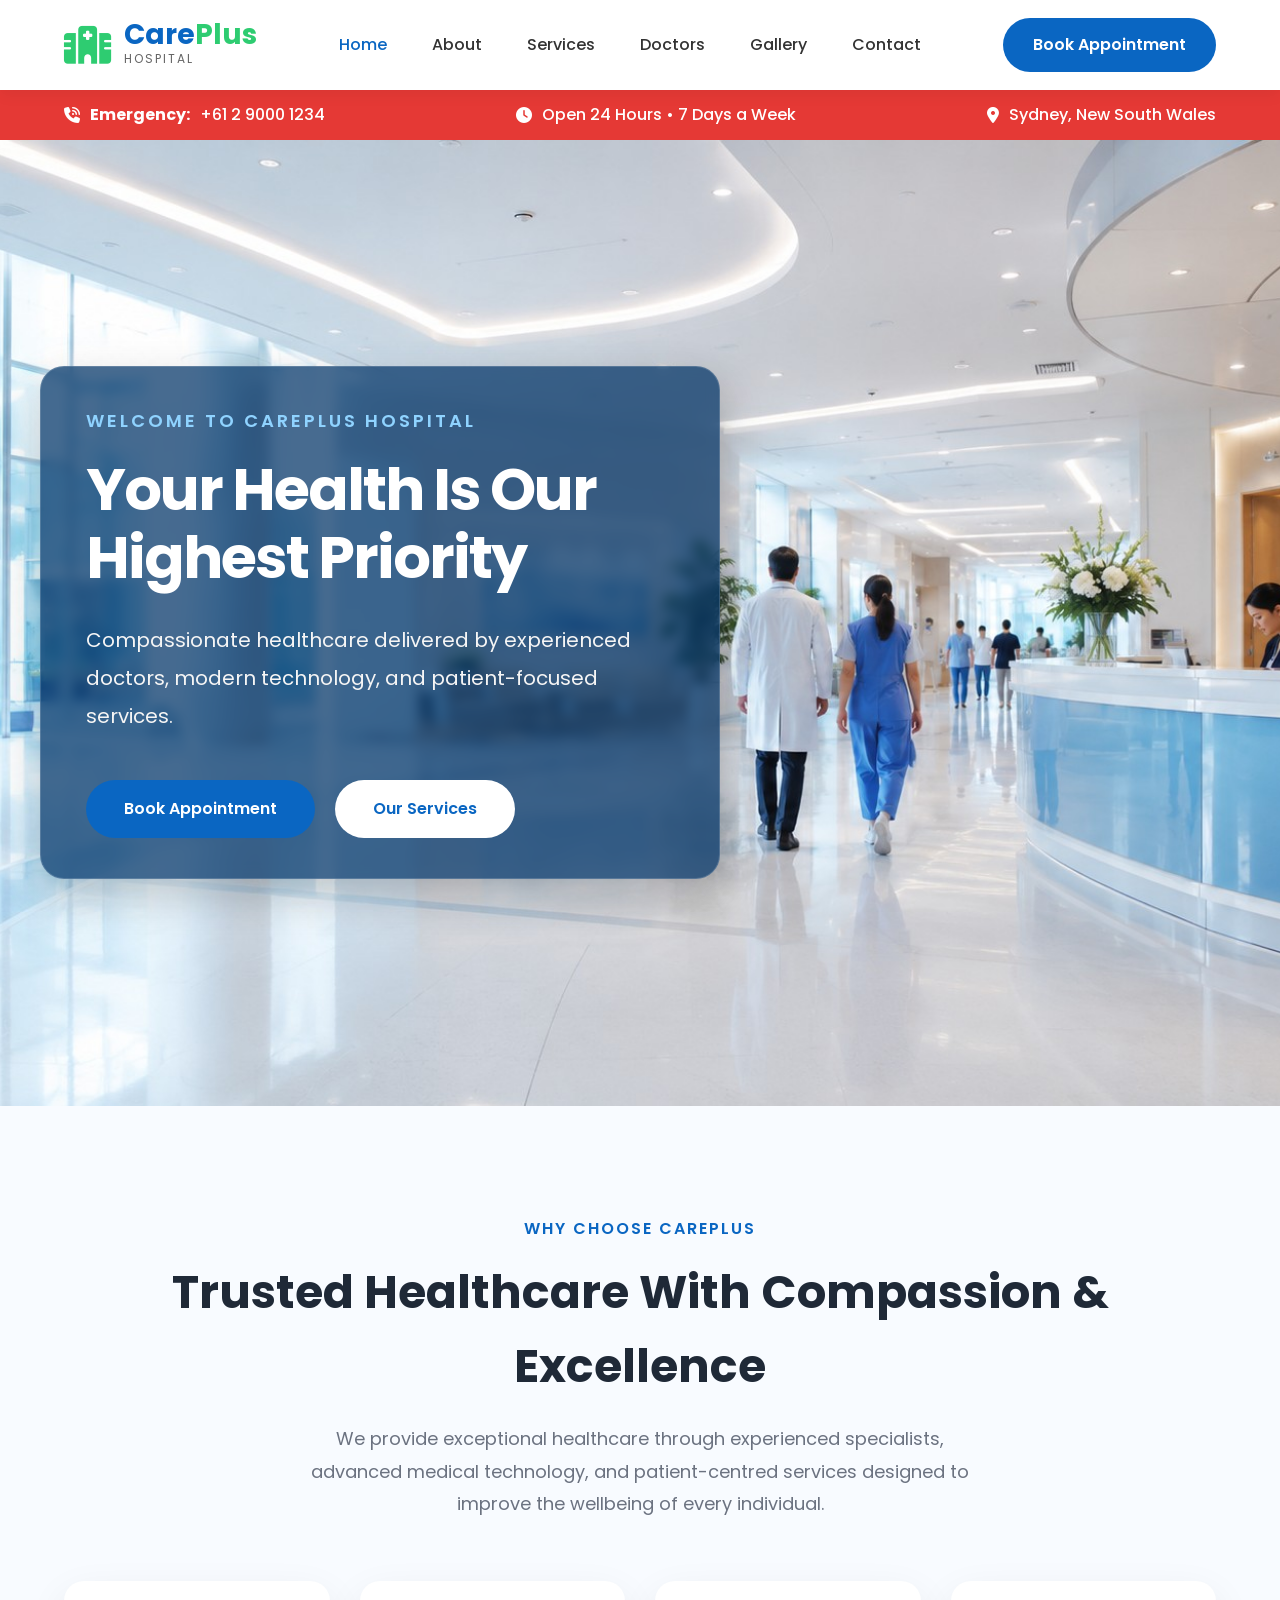
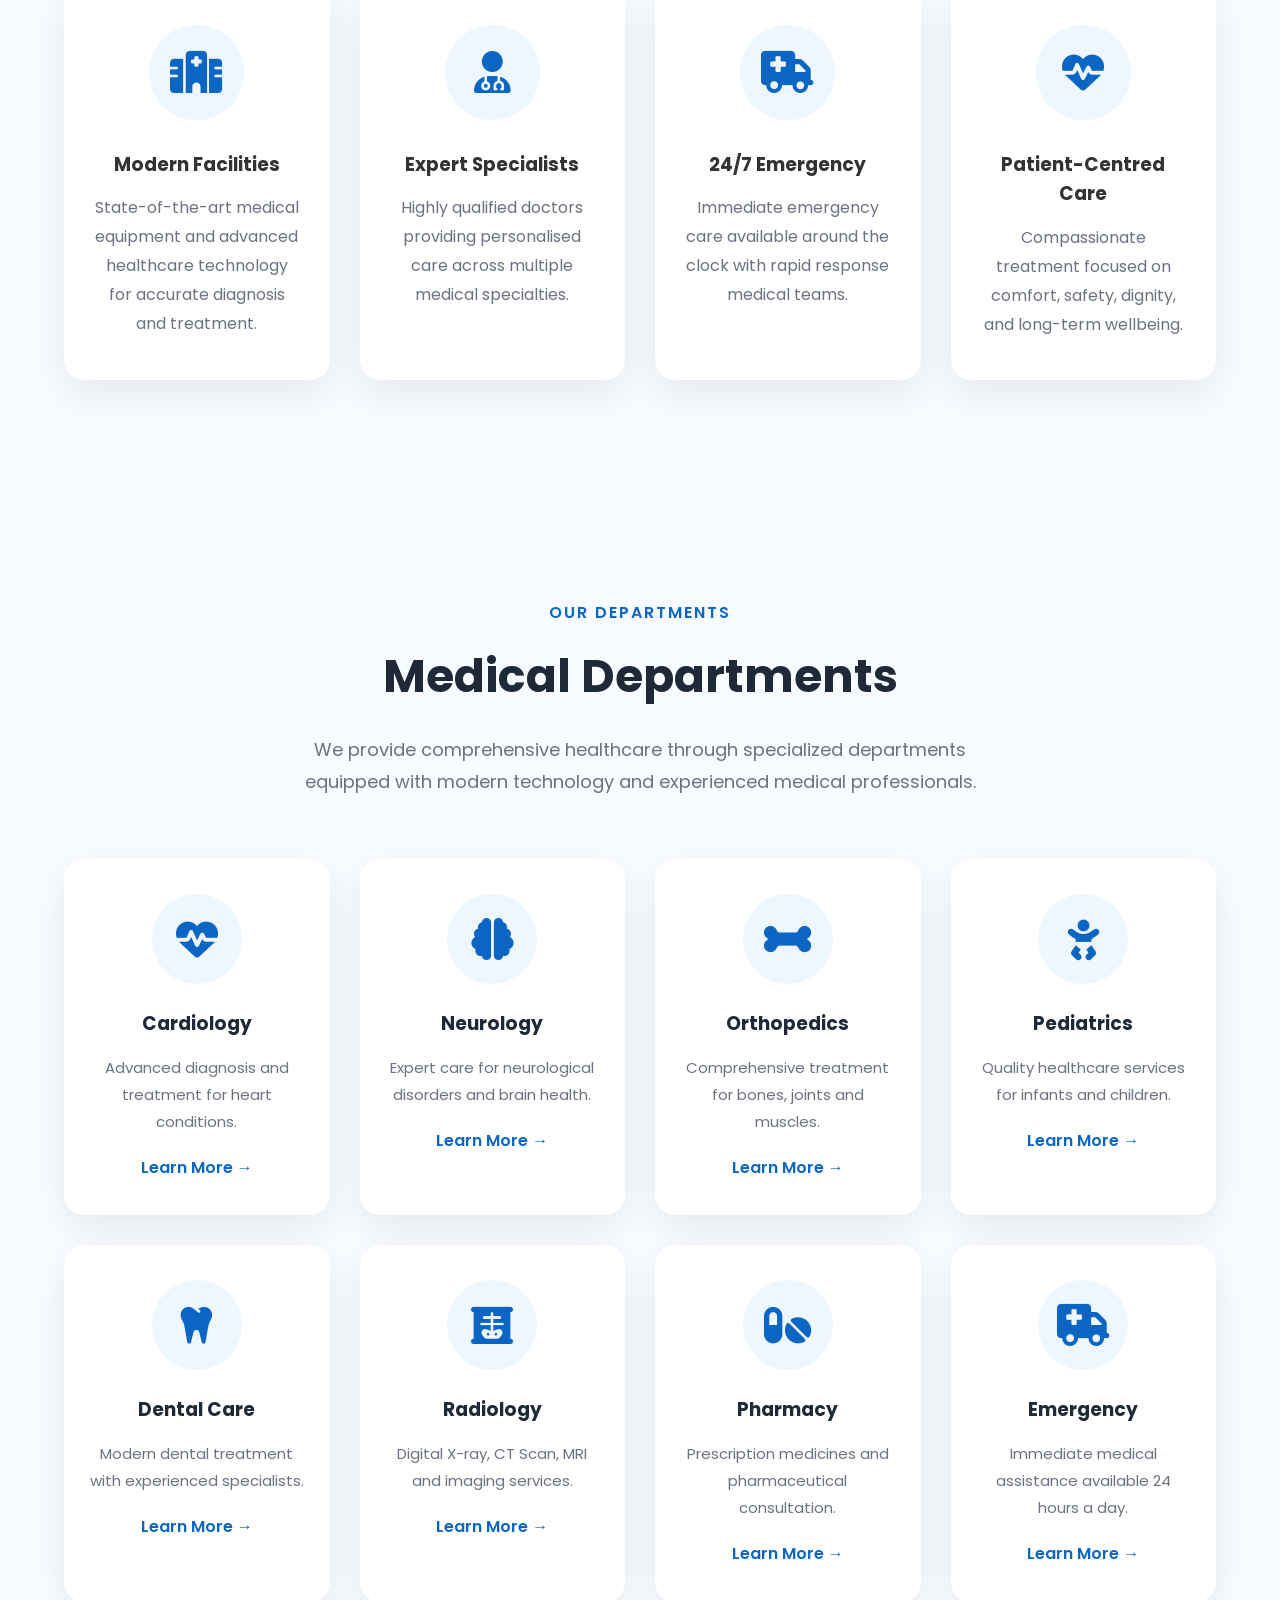
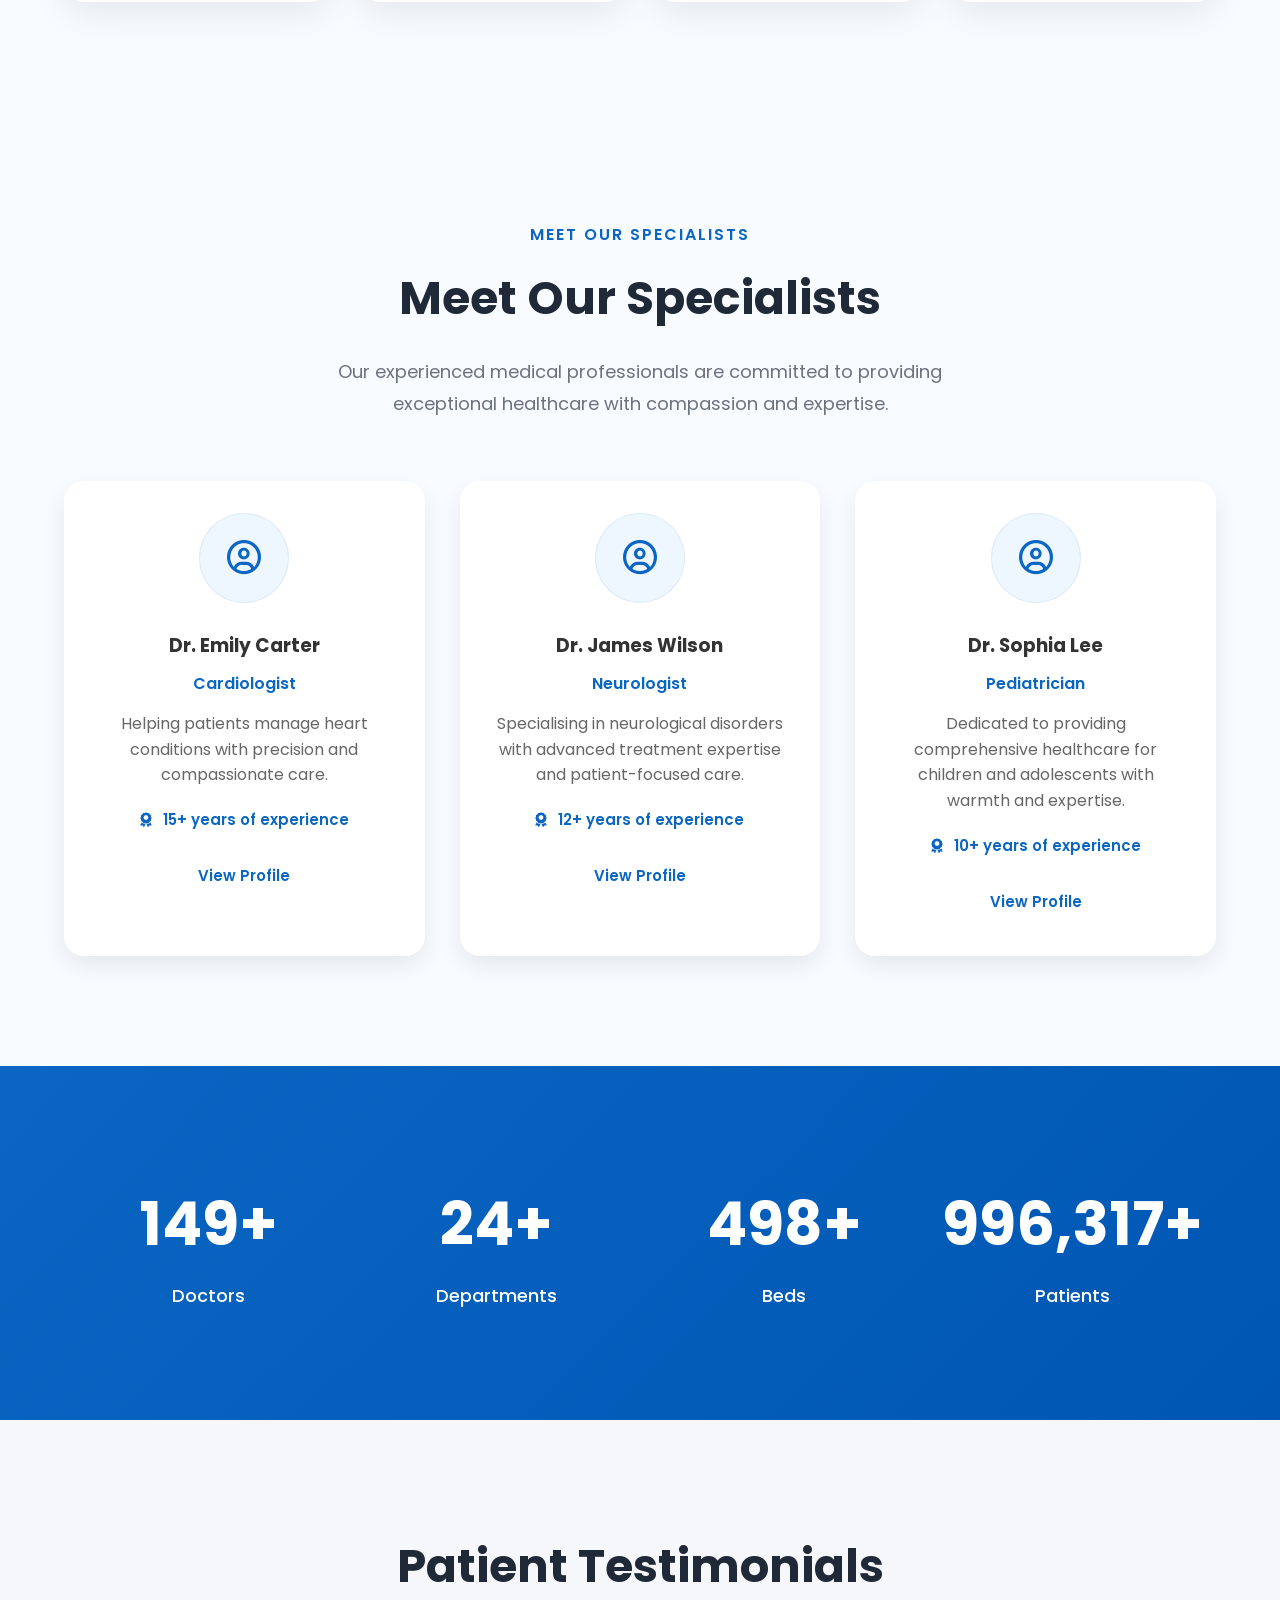
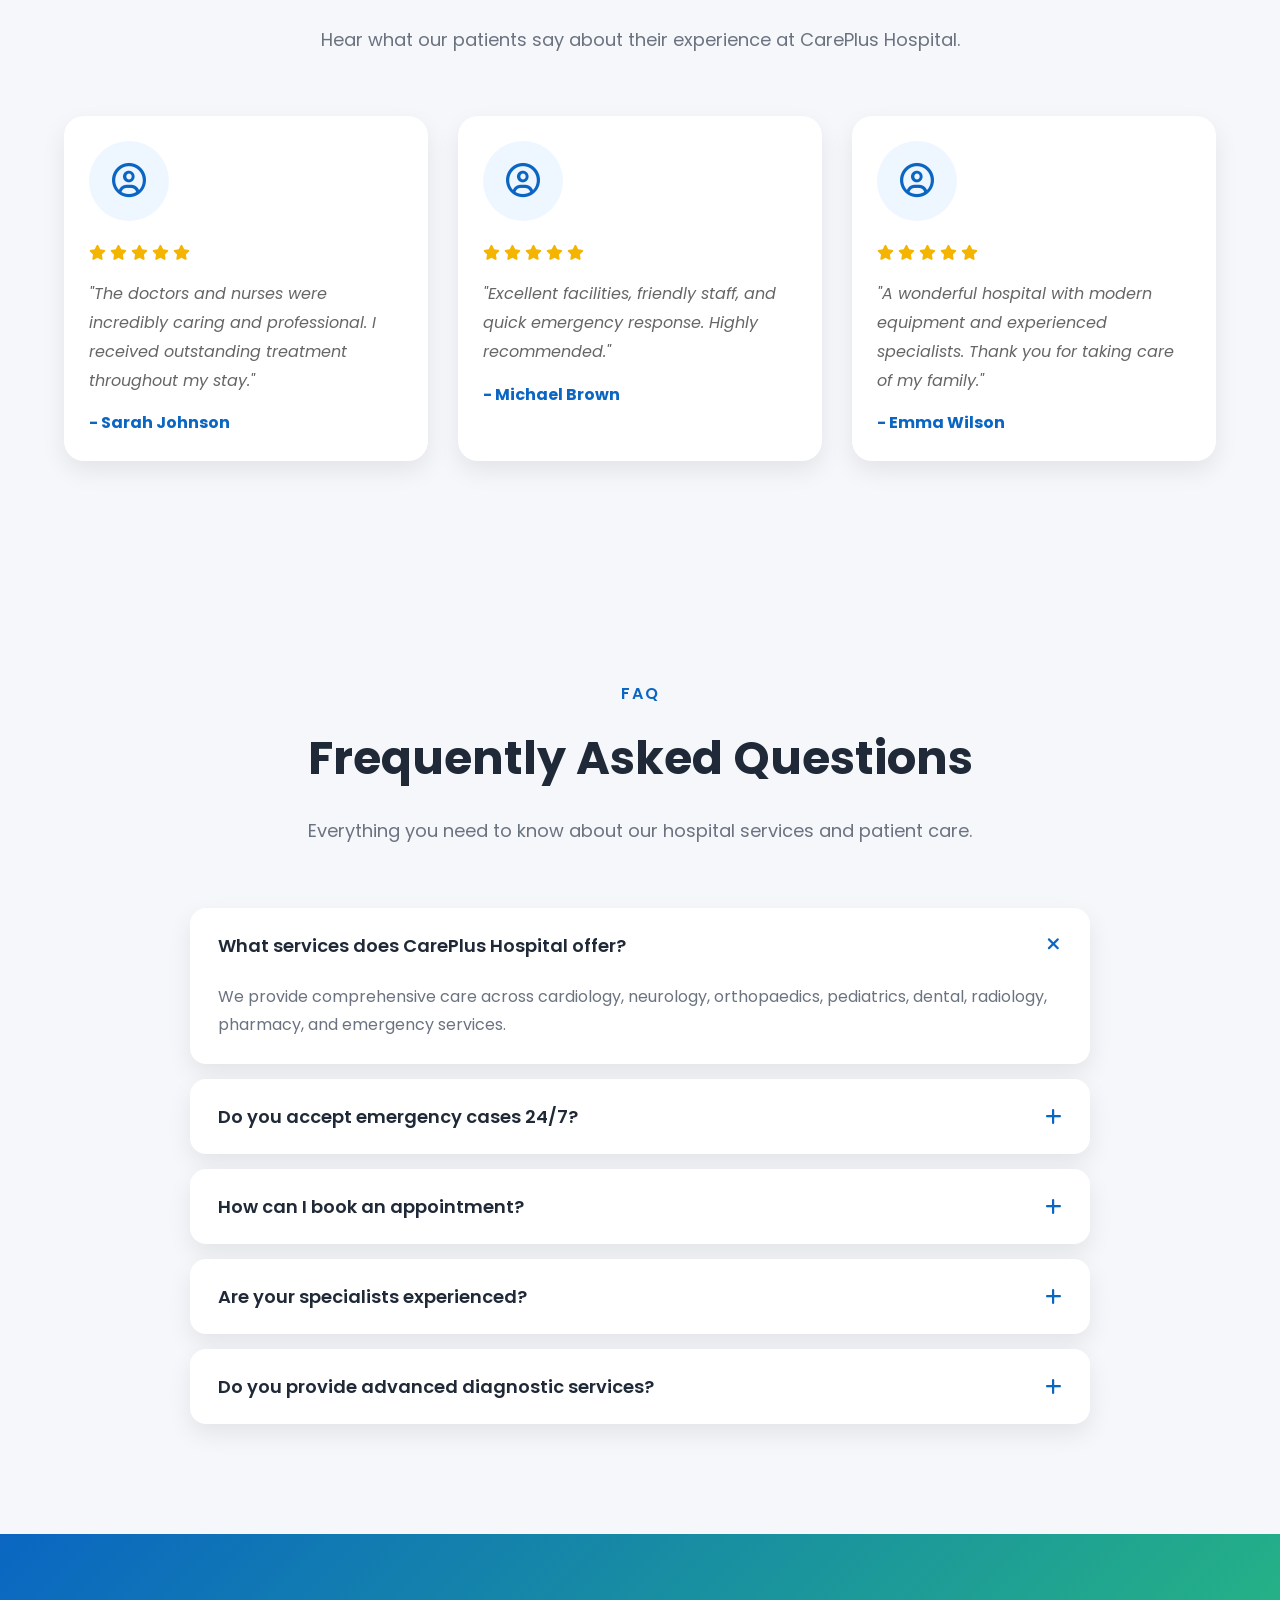
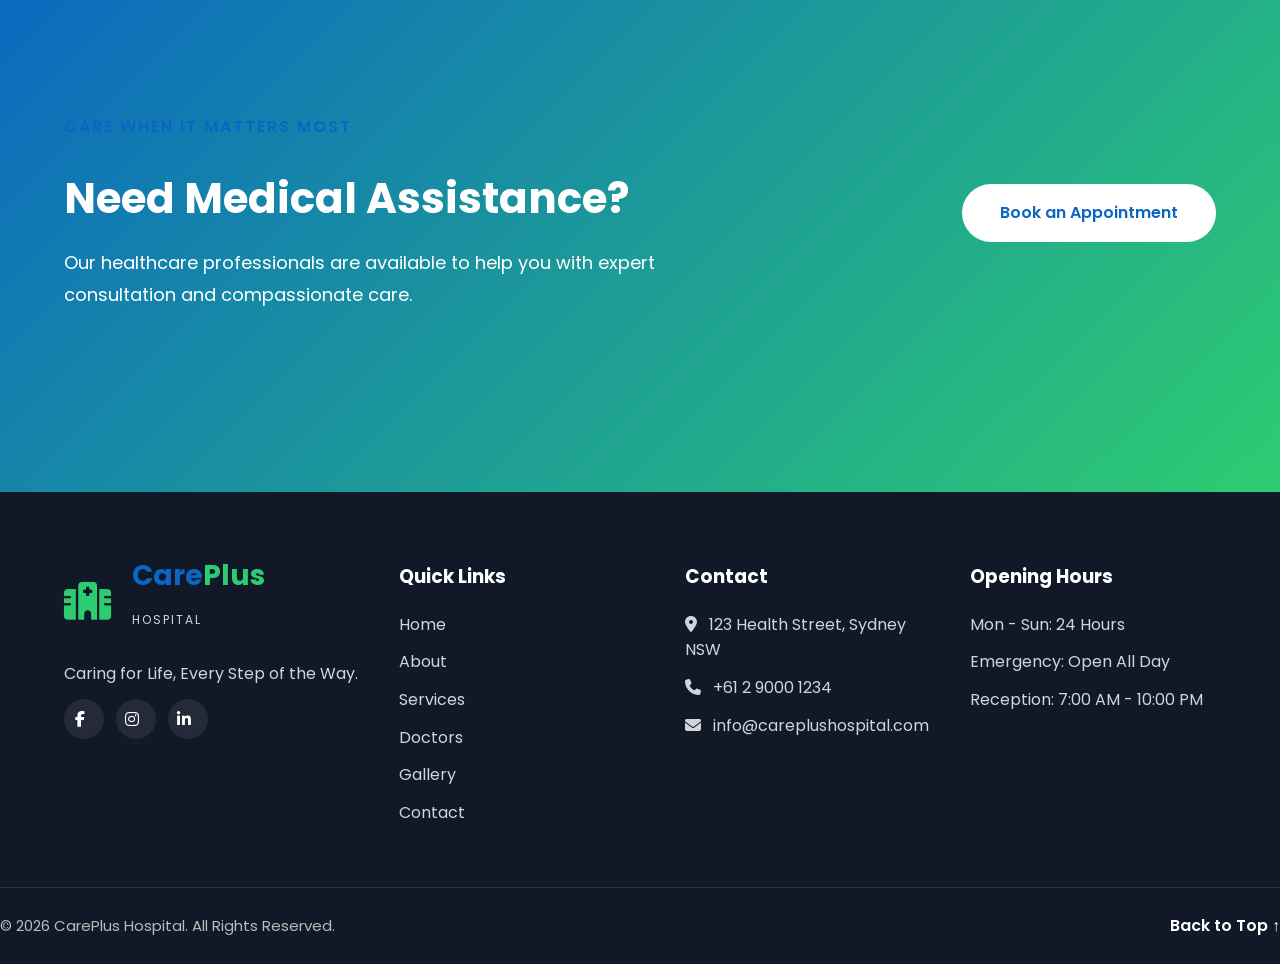
==== commit f1a9019b: "Update gallery images and improve website design" ====
--- a/index.html
+++ b/index.html
@@ -353,7 +353,9 @@
 
                 <div class="doctor-card">
 
-                    <img src="images/hero/hospital-banner.jpg" alt="Dr Emily Carter" loading="lazy">
+                    <div class="doctor-avatar" aria-hidden="true">
+                        <i class="fa-regular fa-circle-user"></i>
+                    </div>
 
                     <div class="doctor-info">
 
@@ -380,7 +382,9 @@
 
                 <div class="doctor-card">
 
-                    <img src="images/hero/hospital-banner.jpg" alt="Dr James Wilson" loading="lazy">
+                    <div class="doctor-avatar" aria-hidden="true">
+                        <i class="fa-regular fa-circle-user"></i>
+                    </div>
 
                     <div class="doctor-info">
 
@@ -407,7 +411,9 @@
 
                 <div class="doctor-card">
 
-                    <img src="images/hero/hospital-banner.jpg" alt="Dr Sophia Lee" loading="lazy">
+                    <div class="doctor-avatar" aria-hidden="true">
+                        <i class="fa-regular fa-circle-user"></i>
+                    </div>
 
                     <div class="doctor-info">
 
@@ -506,7 +512,9 @@
 
                 <div class="testimonial-card">
 
-                    <img src="images/hero/hospital-banner.jpg" alt="Patient testimonial illustration" loading="lazy">
+                    <div class="testimonial-avatar" aria-hidden="true">
+                        <i class="fa-regular fa-circle-user"></i>
+                    </div>
 
                     <div class="testimonial-content">
 
@@ -533,7 +541,9 @@
 
                 <div class="testimonial-card">
 
-                    <img src="images/hero/hospital-banner.jpg" alt="Patient testimonial illustration" loading="lazy">
+                    <div class="testimonial-avatar" aria-hidden="true">
+                        <i class="fa-regular fa-circle-user"></i>
+                    </div>
 
                     <div class="testimonial-content">
 
@@ -560,7 +570,9 @@
 
                 <div class="testimonial-card">
 
-                    <img src="images/hero/hospital-banner.jpg" alt="Patient testimonial illustration" loading="lazy">
+                    <div class="testimonial-avatar" aria-hidden="true">
+                        <i class="fa-regular fa-circle-user"></i>
+                    </div>
 
                     <div class="testimonial-content">
 
--- a/css/style.css
+++ b/css/style.css
@@ -864,6 +864,9 @@
 
     transition:.35s;
 
+    display:flex;
+    flex-direction:column;
+
 }
 
 .doctor-card:hover{
@@ -872,19 +875,27 @@
 
 }
 
-.doctor-card img{
-
-    height:350px;
-
-    object-fit:cover;
+.doctor-avatar{
+
+    width:90px;
+    height:90px;
+    margin:32px auto 8px;
+    border-radius:50%;
+    background:#eef6ff;
+    color:var(--primary);
+    display:flex;
+    align-items:center;
+    justify-content:center;
+    font-size:34px;
+    box-shadow:inset 0 0 0 1px rgba(10,102,194,.08);
 
 }
 
 .doctor-info{
 
-    padding:30px;
-
+    padding:20px 30px 30px;
     text-align:center;
+    flex:1;
 
 }
 
@@ -1030,12 +1041,17 @@
 
 }
 
-.testimonial-card img{
+.testimonial-avatar{
 
     width:80px;
     height:80px;
     border-radius:50%;
-    object-fit:cover;
+    background:#eef6ff;
+    color:var(--primary);
+    display:flex;
+    align-items:center;
+    justify-content:center;
+    font-size:34px;
     margin-bottom:20px;
 
 }
